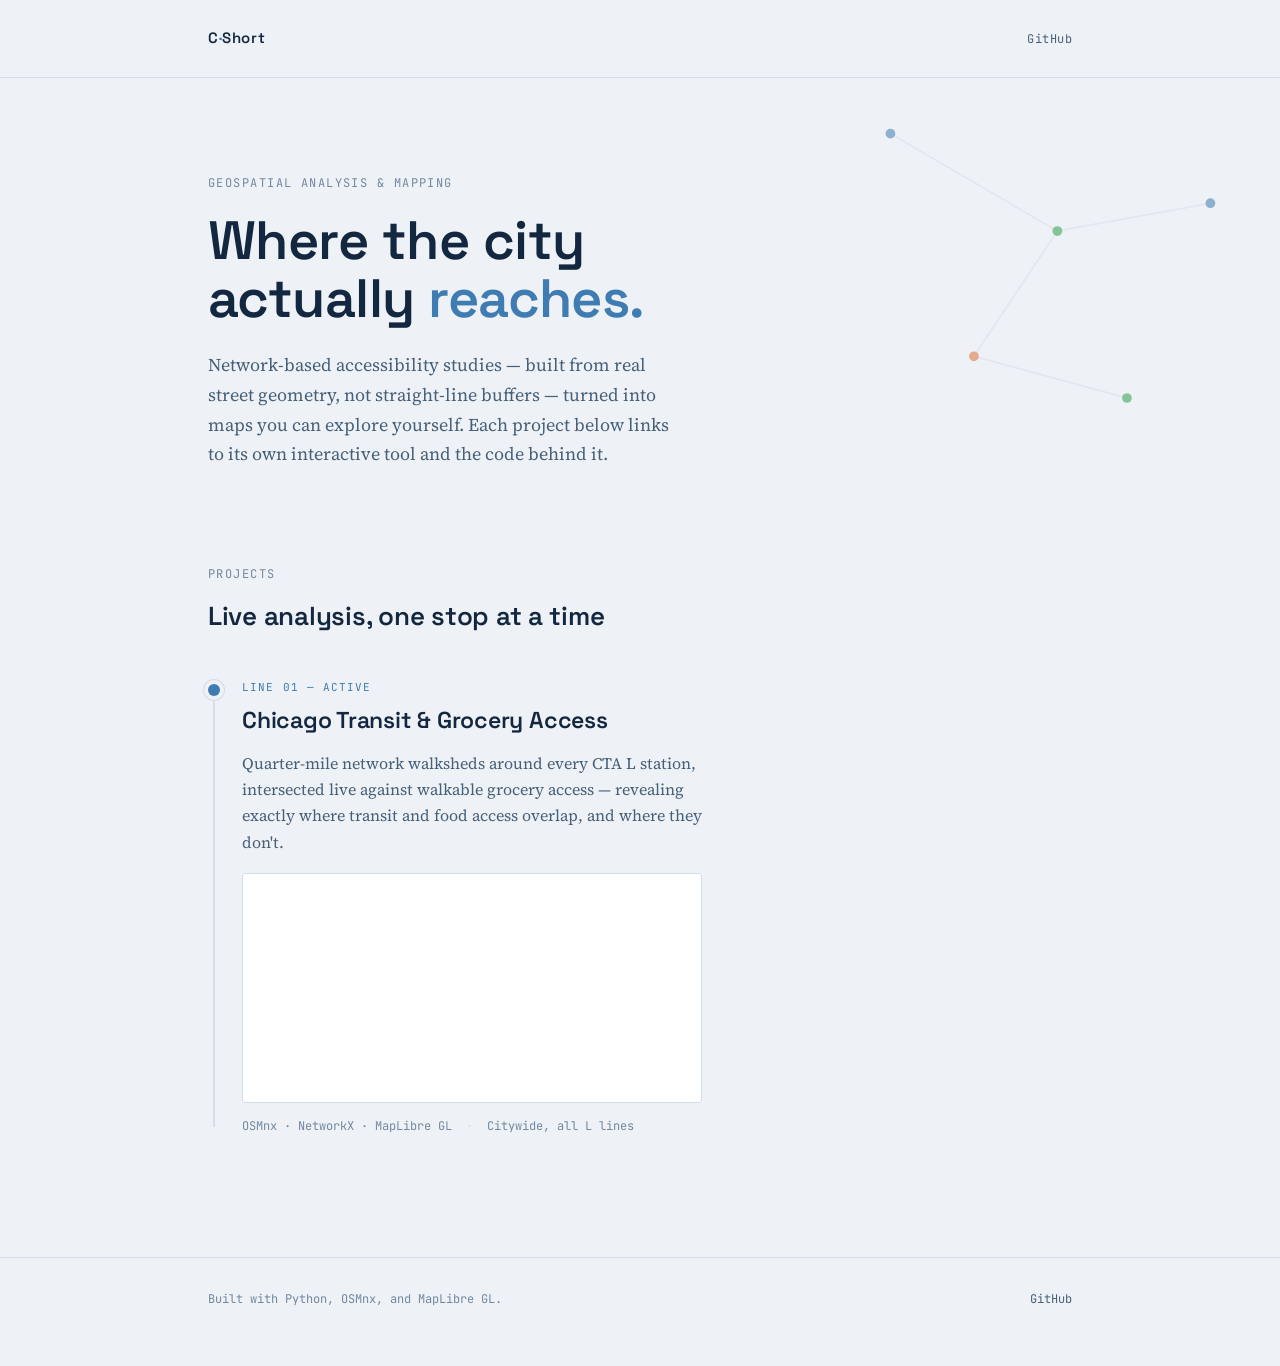
==== index.html @ fa1d9db1 "Initial commit: portfolio homepage + Chicago transit project" ====
<!DOCTYPE html>
<html lang="en">
<head>
<meta charset="UTF-8">
<meta name="viewport" content="width=device-width, initial-scale=1.0">
<title>Cait Short — Geospatial Portfolio</title>
<meta name="description" content="Network-based accessibility analysis and interactive mapping.">

<link rel="preconnect" href="https://fonts.googleapis.com">
<link rel="preconnect" href="https://fonts.gstatic.com" crossorigin>
<link href="https://fonts.googleapis.com/css2?family=Space+Grotesk:wght@500;600;700&family=Source+Serif+4:opsz,wght@8..60,400;8..60,600&family=JetBrains+Mono:wght@400;500&display=swap" rel="stylesheet">
<link rel="stylesheet" href="assets/style.css">

<style>
  /* ── Hero ─────────────────────────────────────────────────────────── */
  .hero {
    position: relative;
    padding: 96px 0 88px;
    overflow: hidden;
  }

  .hero .wrap { position: relative; z-index: 2; }

  .hero-eyebrow { margin-bottom: 18px; }

  .hero h1 {
    font-size: clamp(34px, 5.2vw, 54px);
    line-height: 1.08;
    max-width: 15ch;
  }

  .hero h1 .accent { color: var(--cta); }

  .hero p {
    max-width: 52ch;
    margin: 22px 0 0;
    color: var(--ink-dim);
    font-size: 18px;
  }

  /* Ambient network — a few nodes and connecting lines drifting behind the hero text */
  .hero-network {
    position: absolute;
    inset: 0;
    z-index: 1;
    opacity: 0.55;
  }

  .hero-network circle {
    animation: pulse 5s ease-in-out infinite;
  }

  .hero-network line {
    stroke: var(--line);
    stroke-width: 1;
  }

  @keyframes pulse {
    0%, 100% { opacity: 0.35; r: 3; }
    50%      { opacity: 0.9;  r: 4.5; }
  }

  /* ── Projects — transit line list ────────────────────────────────── */
  .projects {
    padding: 8px 0 40px;
    position: relative;
  }

  .projects-header {
    margin-bottom: 40px;
  }

  .projects-header h2 {
    font-size: 26px;
    margin-top: 10px;
  }

  .line-list {
    position: relative;
    padding-left: 34px;
  }

  .line-list::before {
    content: '';
    position: absolute;
    left: 5px;
    top: 10px;
    bottom: 10px;
    width: 2px;
    background: var(--line);
  }

  .stop {
    position: relative;
    margin-bottom: 56px;
  }

  .stop:last-child { margin-bottom: 0; }

  .stop::before {
    content: '';
    position: absolute;
    left: -34px;
    top: 6px;
    width: 12px;
    height: 12px;
    border-radius: 50%;
    background: var(--stop-color, var(--cta));
    box-shadow: 0 0 0 4px var(--bg), 0 0 0 5px var(--line);
  }

  .stop-route {
    font-family: var(--mono);
    font-size: 11px;
    letter-spacing: 0.1em;
    text-transform: uppercase;
    color: var(--stop-color, var(--cta));
    display: block;
    margin-bottom: 6px;
  }

  .stop a.stop-title {
    text-decoration: none;
    display: inline-block;
  }

  .stop h3 {
    font-size: 23px;
    display: inline;
    background-image: linear-gradient(var(--stop-color, var(--cta)), var(--stop-color, var(--cta)));
    background-repeat: no-repeat;
    background-position: 0 100%;
    background-size: 0% 1px;
    transition: background-size 0.25s ease;
  }

  .stop a.stop-title:hover h3 { background-size: 100% 1px; }

  .stop p {
    margin: 10px 0 0;
    color: var(--ink-dim);
    max-width: 58ch;
    font-size: 16px;
  }

  .stop-meta {
    display: flex;
    gap: 14px;
    margin-top: 14px;
    font-family: var(--mono);
    font-size: 12px;
    color: var(--muted);
  }

  .stop-meta span::before {
    content: '·';
    margin-right: 14px;
    color: var(--line);
  }
  .stop-meta span:first-child::before { content: none; margin: 0; }

  .stop-thumb {
    margin-top: 18px;
    width: 100%;
    max-width: 460px;
    aspect-ratio: 16 / 8;
    border: 1px solid var(--line);
    border-radius: var(--radius);
    background: var(--surface);
    overflow: hidden;
  }

  .stop-placeholder {
    position: relative;
    display: block;
    text-decoration: none;
  }
</style>
</head>
<body>

<nav class="site-nav">
  <div class="wrap">
    <a class="brand" href="index.html">C<span class="dot">·</span>Short</a>
    <div class="nav-links">
      <a href="https://github.com/C-Short" target="_blank" rel="noopener">GitHub</a>
    </div>
  </div>
</nav>

<header class="hero">
  <svg class="hero-network" viewBox="0 0 920 260" preserveAspectRatio="xMidYMid slice" aria-hidden="true">
    <line x1="640" y1="40"  x2="760" y2="110" />
    <line x1="760" y1="110" x2="700" y2="200" />
    <line x1="760" y1="110" x2="870" y2="90" />
    <line x1="700" y1="200" x2="810" y2="230" />
    <circle cx="640" cy="40"  r="3.5" fill="var(--cta)"  style="animation-delay: 0s" />
    <circle cx="760" cy="110" r="3.5" fill="var(--groc)" style="animation-delay: 1.1s" />
    <circle cx="700" cy="200" r="3.5" fill="var(--ov)"   style="animation-delay: 2.2s" />
    <circle cx="870" cy="90"  r="3.5" fill="var(--cta)"  style="animation-delay: 0.6s" />
    <circle cx="810" cy="230" r="3.5" fill="var(--groc)" style="animation-delay: 1.7s" />
  </svg>

  <div class="wrap">
    <div class="eyebrow hero-eyebrow">Geospatial analysis &amp; mapping</div>
    <h1>Where the city<br>actually <span class="accent">reaches.</span></h1>
    <p>
      Network-based accessibility studies — built from real street geometry,
      not straight-line buffers — turned into maps you can explore yourself.
      Each project below links to its own interactive tool and the code behind it.
    </p>
  </div>
</header>

<main class="projects">
  <div class="wrap">
    <div class="projects-header">
      <div class="eyebrow">Projects</div>
      <h2>Live analysis, one stop at a time</h2>
    </div>

    <div class="line-list">

      <div class="stop" style="--stop-color: var(--cta)">
        <span class="stop-route">Line 01 — Active</span>
        <a class="stop-title" href="chicago-transit/index.html">
          <h3>Chicago Transit &amp; Grocery Access</h3>
        </a>
        <p>
          Quarter-mile network walksheds around every CTA L station, intersected
          live against walkable grocery access — revealing exactly where transit
          and food access overlap, and where they don't.
        </p>
        <a class="stop-placeholder" href="chicago-transit/index.html" aria-label="Open Chicago Transit &amp; Grocery Access project">
          <div class="stop-thumb"></div>
        </a>
        <div class="stop-meta">
          <span>OSMnx · NetworkX · MapLibre GL</span>
          <span>Citywide, all L lines</span>
        </div>
      </div>

    </div>
  </div>
</main>

<footer class="site-footer">
  <div class="wrap">
    <p>Built with Python, OSMnx, and MapLibre GL.</p>
    <div class="links">
      <a href="https://github.com/C-Short" target="_blank" rel="noopener">GitHub</a>
    </div>
  </div>
</footer>

</body>
</html>
---- assets/style.css ----
/* ─────────────────────────────────────────────────────────────────────────
   Design tokens
   Palette: "light blueprint" — pale blue-tinted paper, deep navy ink, two
   accents (transit blue, warm orange). Green is reserved for the map itself
   (transit / grocery / overlap legend) rather than used in site chrome.
───────────────────────────────────────────────────────────────────────── */
:root {
  --bg:         #eef2f6;
  --surface:    #ffffff;
  --surface-2:  #e4eaf1;
  --line:       #d3deea;
  --ink:        #132840;
  --ink-dim:    #46607a;
  --muted:      #7188a0;

  --cta:        #3e7cb1;
  --ov:         #d9723d;
  --groc:       #2ea04a;

  --display: 'Space Grotesk', system-ui, sans-serif;
  --body:    'Source Serif 4', Georgia, serif;
  --mono:    'JetBrains Mono', 'Fira Mono', monospace;

  --radius: 3px;
  --max-w: 920px;
}

* , *::before, *::after { box-sizing: border-box; }

html { scroll-behavior: smooth; }

body {
  margin: 0;
  background: var(--bg);
  color: var(--ink);
  font-family: var(--body);
  font-size: 17px;
  line-height: 1.65;
  -webkit-font-smoothing: antialiased;
}

a { color: inherit; }

::selection { background: var(--cta); color: #fff; }

/* ── Layout helpers ─────────────────────────────────────────────────────── */
.wrap {
  max-width: var(--max-w);
  margin: 0 auto;
  padding: 0 28px;
}

/* ── Nav ──────────────────────────────────────────────────────────────── */
.site-nav {
  padding: 26px 0;
  border-bottom: 1px solid var(--line);
}

.site-nav .wrap {
  display: flex;
  align-items: baseline;
  justify-content: space-between;
}

.brand {
  font-family: var(--display);
  font-size: 15px;
  font-weight: 600;
  letter-spacing: 0.04em;
  text-decoration: none;
  color: var(--ink);
}

.brand .dot {
  color: var(--cta);
}

.nav-links {
  display: flex;
  gap: 22px;
  font-family: var(--mono);
  font-size: 12px;
  letter-spacing: 0.04em;
}

.nav-links a {
  text-decoration: none;
  color: var(--ink-dim);
  transition: color 0.15s;
}

.nav-links a:hover { color: var(--ink); }

/* ── Headings ─────────────────────────────────────────────────────────── */
h1, h2, h3 {
  font-family: var(--display);
  font-weight: 600;
  letter-spacing: -0.01em;
  color: var(--ink);
  margin: 0;
}

.eyebrow {
  font-family: var(--mono);
  font-size: 12px;
  letter-spacing: 0.12em;
  text-transform: uppercase;
  color: var(--muted);
}

/* ── Focus & motion ───────────────────────────────────────────────────── */
a:focus-visible, button:focus-visible {
  outline: 2px solid var(--cta);
  outline-offset: 3px;
}

@media (prefers-reduced-motion: reduce) {
  * { animation-duration: 0.001ms !important; animation-iteration-count: 1 !important; transition-duration: 0.001ms !important; }
}

/* ── Footer ───────────────────────────────────────────────────────────── */
.site-footer {
  border-top: 1px solid var(--line);
  padding: 32px 0 56px;
  margin-top: 80px;
}

.site-footer .wrap {
  display: flex;
  justify-content: space-between;
  align-items: center;
  flex-wrap: wrap;
  gap: 12px;
}

.site-footer p {
  font-family: var(--mono);
  font-size: 12px;
  color: var(--muted);
  margin: 0;
}

.site-footer .links {
  display: flex;
  gap: 18px;
  font-family: var(--mono);
  font-size: 12px;
}

.site-footer a { text-decoration: none; color: var(--ink-dim); }
.site-footer a:hover { color: var(--ink); }
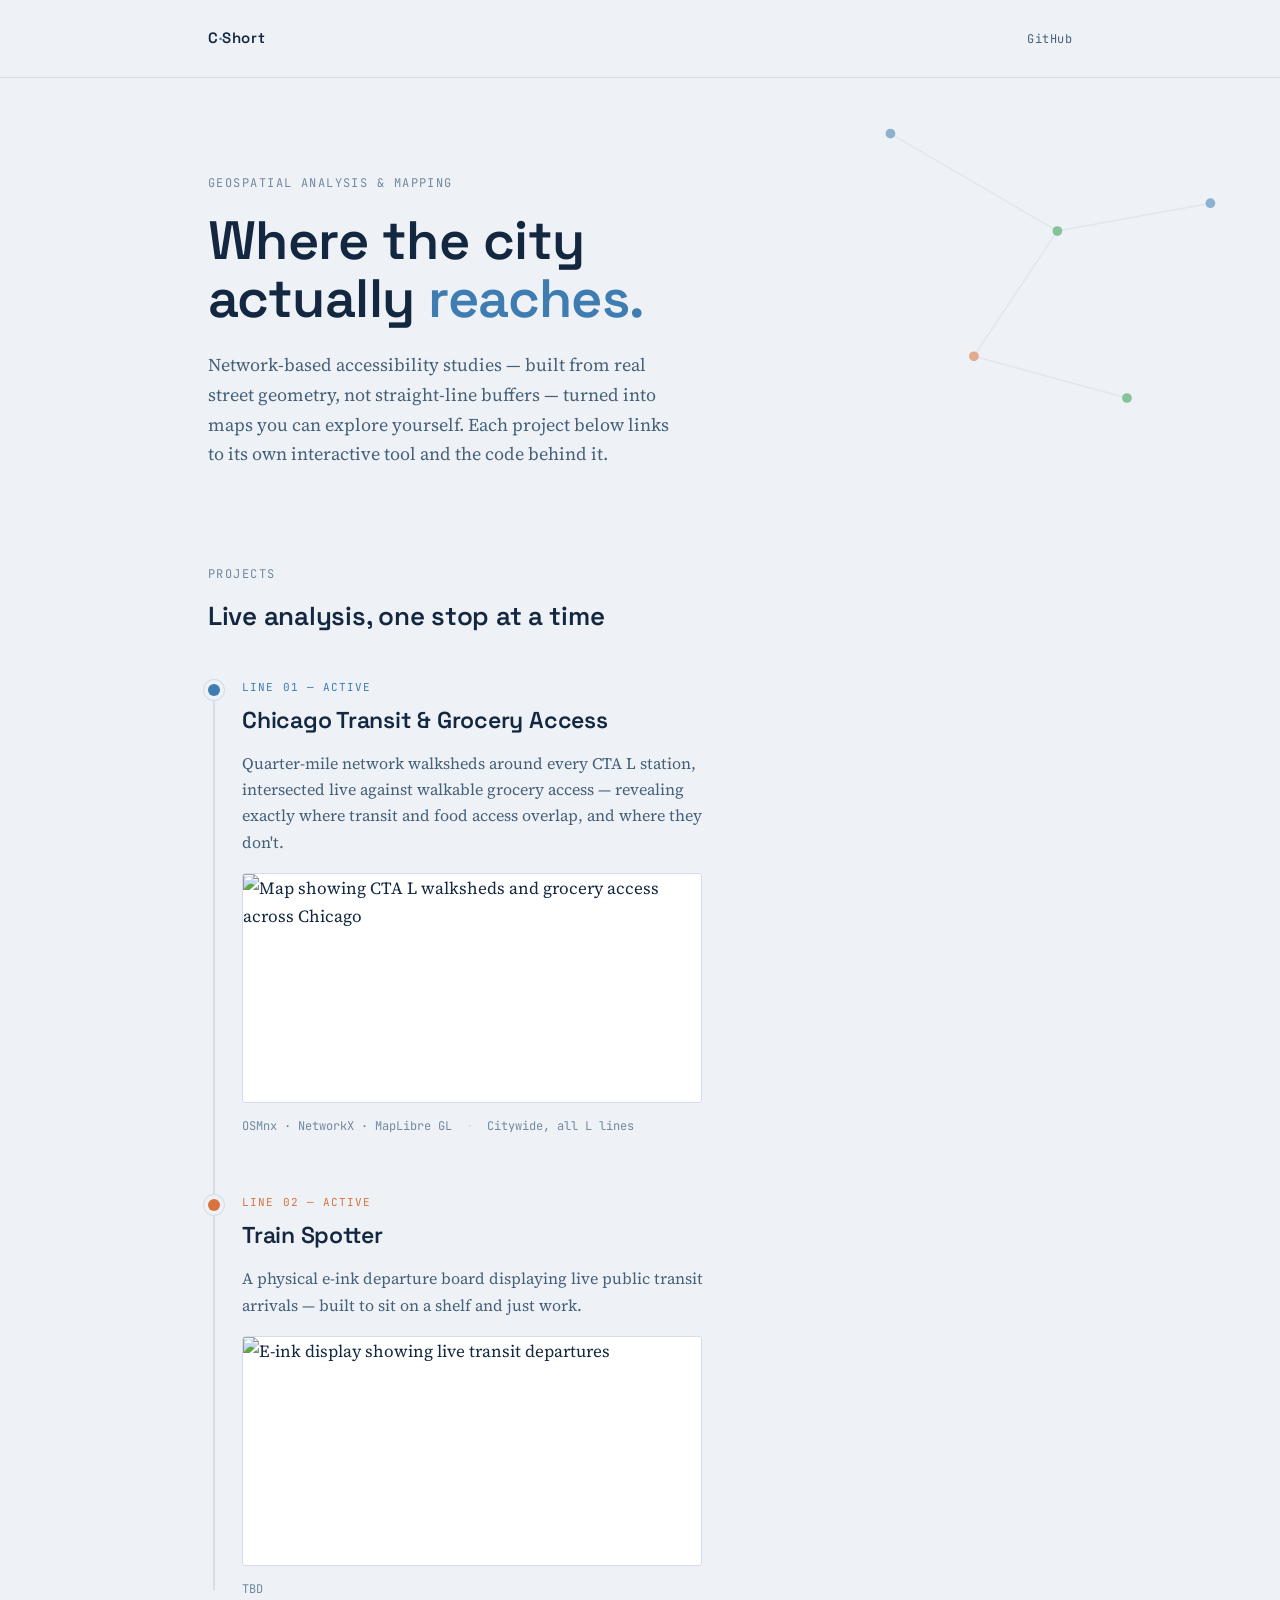
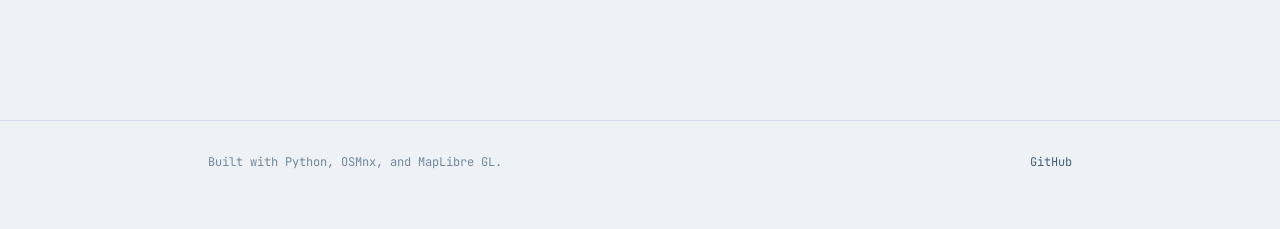
==== commit baf8564b: "create skeleton for e-ink display proj" ====
--- a/index.html
+++ b/index.html
@@ -168,6 +168,18 @@
     border-radius: var(--radius);
     background: var(--surface);
     overflow: hidden;
+  }
+
+  .stop-thumb img {
+    width: 100%;
+    height: 100%;
+    object-fit: cover;
+    display: block;
+    transition: transform 0.3s ease;
+  }
+
+  .stop-placeholder:hover .stop-thumb img {
+    transform: scale(1.02);
   }
 
   .stop-placeholder {
@@ -232,7 +244,12 @@
           and food access overlap, and where they don't.
         </p>
         <a class="stop-placeholder" href="chicago-transit/index.html" aria-label="Open Chicago Transit &amp; Grocery Access project">
-          <div class="stop-thumb"></div>
+          <div class="stop-thumb">
+            <img
+              src="assets/images/chicago-transit-preview.jpg"
+              alt="Map showing CTA L walksheds and grocery access across Chicago"
+            >
+          </div>
         </a>
         <div class="stop-meta">
           <span>OSMnx · NetworkX · MapLibre GL</span>
@@ -240,6 +257,28 @@
         </div>
       </div>
 
+      <div class="stop" style="--stop-color: var(--ov)">
+        <span class="stop-route">Line 02 — Active</span>
+        <a class="stop-title" href="train-spotter/index.html">
+          <h3>Train Spotter</h3>
+        </a>
+        <p>
+          A physical e-ink departure board displaying live public transit
+          arrivals — built to sit on a shelf and just work.
+        </p>
+        <a class="stop-placeholder" href="train-spotter/index.html" aria-label="Open Train Spotter project">
+          <div class="stop-thumb">
+            <img
+              src="assets/images/train-spotter-preview.jpg"
+              alt="E-ink display showing live transit departures"
+            >
+          </div>
+        </a>
+        <div class="stop-meta">
+          <span>TBD</span>
+        </div>
+      </div>
+
     </div>
   </div>
 </main>
